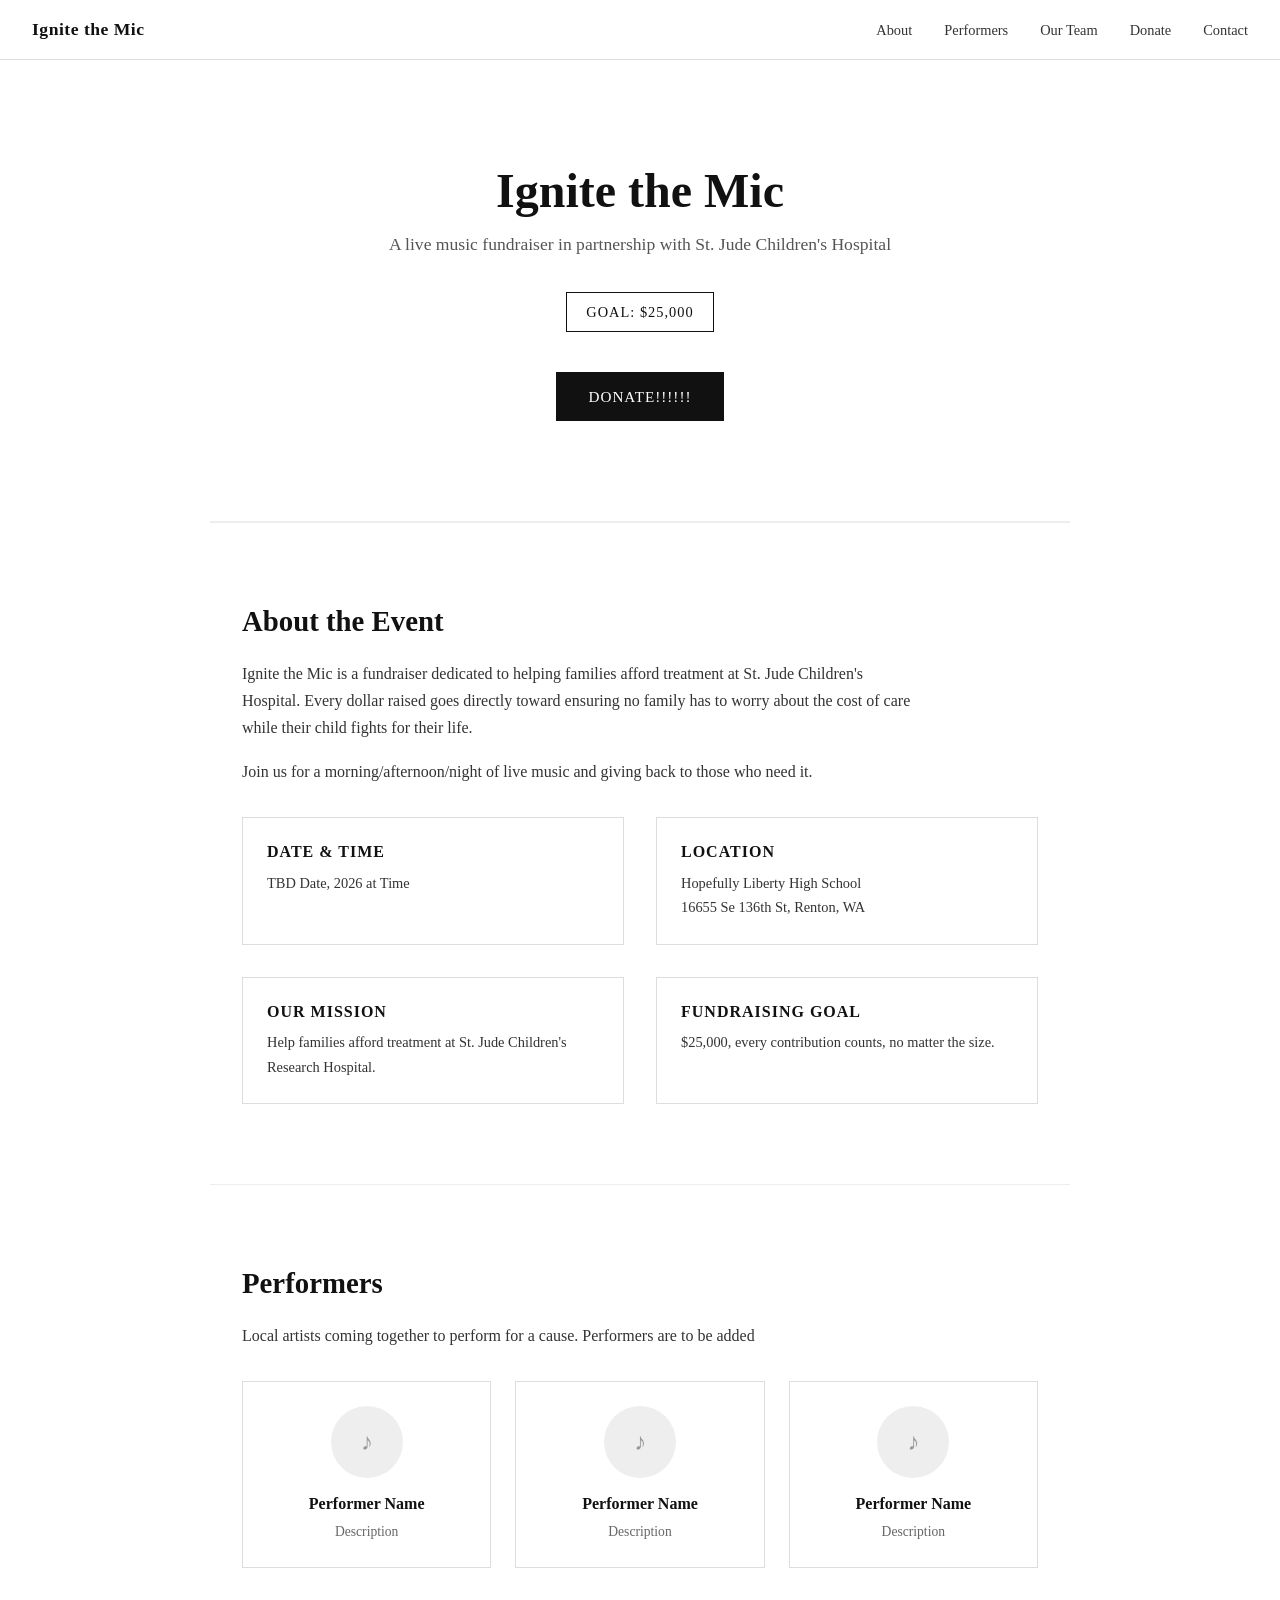
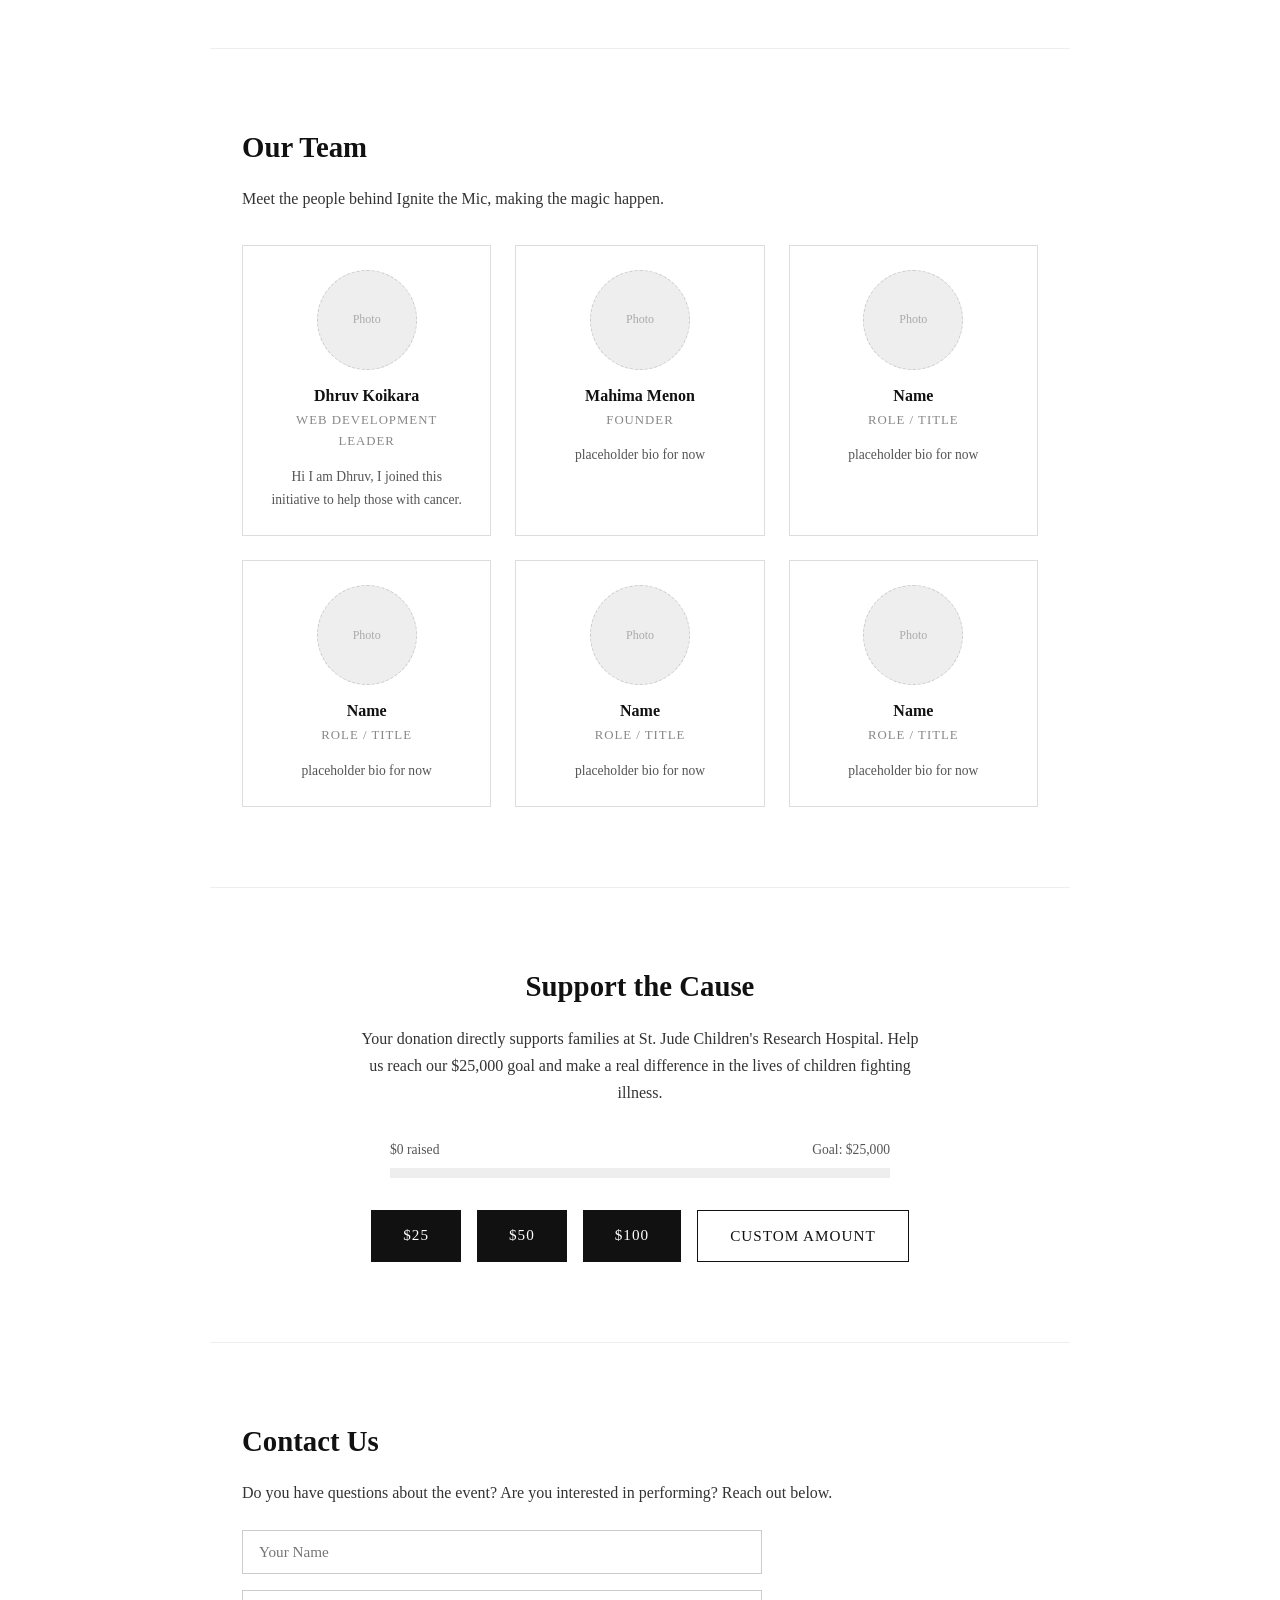
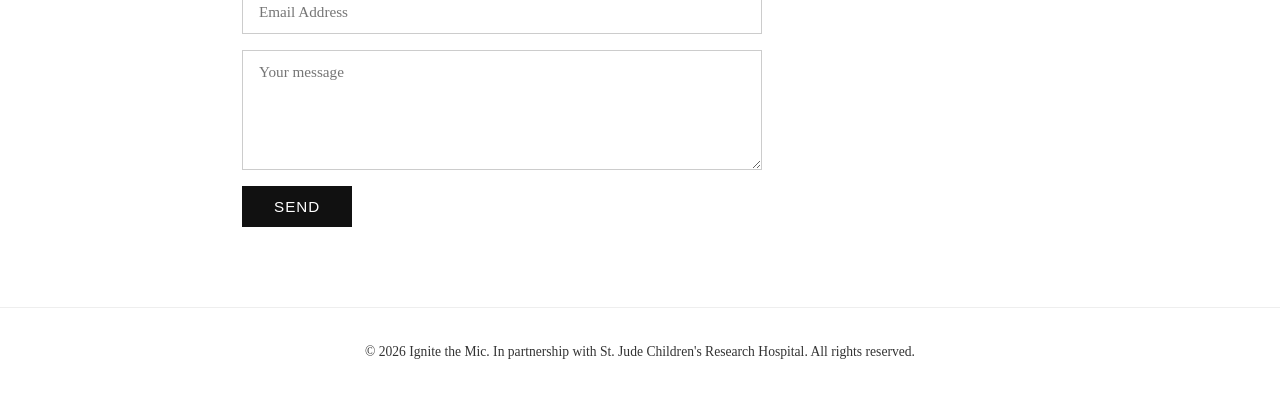
==== index.html @ b16fbda8 "Rename ignite-the-mic.html to index.html" ====
<!DOCTYPE html>
<html lang="en">
<head>
  <meta charset="UTF-8" />
  <meta name="viewport" content="width=device-width, initial-scale=1.0" />
  <title>Ignite the Mic,  A St. Jude Fundraiser</title>
  <style>
    *, *::before, *::after { box-sizing: border-box; margin: 0; padding: 0; }
 
    body {
      font-family: Georgia, serif;
      font-size: 16px;
      line-height: 1.7;
      color: #111;
      background: #fff;
    }
 
    a { color: inherit; text-decoration: none; }
 
    
    nav {
      position: sticky;
      top: 0;
      background: #fff;
      border-bottom: 1px solid #ddd;
      z-index: 100;
      padding: 0 2rem;
      display: flex;
      align-items: center;
      justify-content: space-between;
      height: 60px;
    }
 
    .nav-logo {
      font-size: 1.1rem;
      font-weight: bold;
      letter-spacing: 0.5px;
    }
 
    .nav-links {
      list-style: none;
      display: flex;
      gap: 2rem;
    }
 
    .nav-links a {
      font-size: 0.9rem;
      color: #333;
      transition: color 0.2s;
    }
 
    .nav-links a:hover { color: #000; text-decoration: underline; }
 
    
    section {
      padding: 80px 2rem;
      max-width: 860px;
      margin: 0 auto;
    }
 
    section + section {
      border-top: 1px solid #eee;
    }
 
    h1, h2, h3 {
      font-family: Georgia, serif;
      font-weight: bold;
      line-height: 1.3;
    }
 
    h2 {
      font-size: 1.8rem;
      margin-bottom: 1.2rem;
    }
 
    p {
      margin-bottom: 1rem;
      color: #333;
    }
 
    
    #hero {
      text-align: center;
      padding: 100px 2rem;
      border-bottom: 1px solid #eee;
    }
 
    #hero h1 {
      font-size: 3rem;
      margin-bottom: 0.5rem;
    }
 
    #hero .tagline {
      font-size: 1.1rem;
      color: #555;
      margin-bottom: 2rem;
    }
 
    #hero .goal-badge {
      display: inline-block;
      border: 1px solid #111;
      padding: 0.4rem 1.2rem;
      font-size: 0.9rem;
      letter-spacing: 1px;
      text-transform: uppercase;
      margin-bottom: 2.5rem;
    }
 
    .btn {
      display: inline-block;
      padding: 0.75rem 2rem;
      background: #111;
      color: #fff;
      font-size: 0.95rem;
      border: none;
      cursor: pointer;
      transition: background 0.2s;
      text-transform: uppercase;
      letter-spacing: 1px;
    }
 
    .btn:hover { background: #333; }
 
    .btn-outline {
      background: transparent;
      color: #111;
      border: 1px solid #111;
    }
 
    .btn-outline:hover { background: #111; color: #fff; }
 
    
    #about p { max-width: 680px; }
 
    .about-grid {
      display: grid;
      grid-template-columns: 1fr 1fr;
      gap: 2rem;
      margin-top: 2rem;
    }
 
    .about-card {
      border: 1px solid #ddd;
      padding: 1.5rem;
    }
 
    .about-card h3 {
      font-size: 1rem;
      text-transform: uppercase;
      letter-spacing: 1px;
      margin-bottom: 0.5rem;
    }
 
    .about-card p {
      font-size: 0.9rem;
      margin: 0;
    }
 
    
    #performers .performers-grid {
      display: grid;
      grid-template-columns: repeat(3, 1fr);
      gap: 1.5rem;
      margin-top: 2rem;
    }
 
    .performer-card {
      border: 1px solid #ddd;
      padding: 1.5rem;
      text-align: center;
    }
 
    .performer-avatar {
      width: 72px;
      height: 72px;
      border-radius: 50%;
      background: #eee;
      margin: 0 auto 1rem;
      display: flex;
      align-items: center;
      justify-content: center;
      font-size: 1.5rem;
      color: #999;
    }
 
    .performer-card h3 {
      font-size: 1rem;
      margin-bottom: 0.3rem;
    }
 
    .performer-card p {
      font-size: 0.85rem;
      color: #666;
      margin: 0;
    }
 
    
    #donate {
      text-align: center;
    }
 
    #donate p {
      max-width: 560px;
      margin: 0 auto 1.5rem;
    }
 
    .progress-wrap {
      max-width: 500px;
      margin: 2rem auto;
    }
 
    .progress-labels {
      display: flex;
      justify-content: space-between;
      font-size: 0.85rem;
      color: #555;
      margin-bottom: 0.4rem;
    }
 
    .progress-bar {
      height: 10px;
      background: #eee;
      width: 100%;
    }
 
    .progress-fill {
      height: 100%;
      background: #111;
      width: 0%; 
    }
 
    .donate-buttons {
      display: flex;
      gap: 1rem;
      justify-content: center;
      flex-wrap: wrap;
      margin-top: 1.5rem;
    }
 
    
    #contact form {
      display: flex;
      flex-direction: column;
      gap: 1rem;
      max-width: 520px;
      margin-top: 1.5rem;
    }
 
    #contact input,
    #contact textarea {
      width: 100%;
      padding: 0.75rem 1rem;
      border: 1px solid #ccc;
      font-family: Georgia, serif;
      font-size: 0.95rem;
      background: #fff;
      color: #111;
      outline: none;
      transition: border-color 0.2s;
    }
 
    #contact input:focus,
    #contact textarea:focus { border-color: #111; }
 
    #contact textarea { min-height: 120px; resize: vertical; }
 
    
    footer {
      text-align: center;
      padding: 2rem;
      font-size: 0.85rem;
      color: #888;
      border-top: 1px solid #eee;
    }
 
    
    #team .team-grid {
      display: grid;
      grid-template-columns: repeat(3, 1fr);
      gap: 1.5rem;
      margin-top: 2rem;
    }
 
    .team-card {
      border: 1px solid #ddd;
      padding: 1.5rem;
      text-align: center;
    }
 
    .team-photo {
      width: 100px;
      height: 100px;
      border-radius: 50%;
      object-fit: cover;
      display: block;
      margin: 0 auto 1rem;
      background: #eee;
    }
 
    .team-photo-placeholder {
      width: 100px;
      height: 100px;
      border-radius: 50%;
      background: #eee;
      margin: 0 auto 1rem;
      display: flex;
      align-items: center;
      justify-content: center;
      font-size: 0.75rem;
      color: #aaa;
      border: 1px dashed #ccc;
    }
 
    .team-card h3 {
      font-size: 1rem;
      margin-bottom: 0.2rem;
    }
 
    .team-card .team-role {
      font-size: 0.8rem;
      text-transform: uppercase;
      letter-spacing: 1px;
      color: #888;
      margin-bottom: 0.75rem;
    }
 
    .team-card .team-bio {
      font-size: 0.85rem;
      color: #555;
      margin: 0;
    }
 
    
    @media (max-width: 640px) {
      #hero h1 { font-size: 2rem; }
      .about-grid { grid-template-columns: 1fr; }
      .performers-grid { grid-template-columns: 1fr 1fr !important; }
      .team-grid { grid-template-columns: 1fr 1fr !important; }
      .nav-links { gap: 1rem; }
    }
  </style>
</head>
<body>
 
  
  <nav>
    <div class="nav-logo">Ignite the Mic</div>
    <ul class="nav-links">
      <li><a href="#about">About</a></li>
      <li><a href="#performers">Performers</a></li>
      <li><a href="#team">Our Team</a></li>
      <li><a href="#donate">Donate</a></li>
      <li><a href="#contact">Contact</a></li>
    </ul>
  </nav>
 
  
  <section id="hero">
    <h1>Ignite the Mic</h1>
    <p class="tagline">A live music fundraiser in partnership with St. Jude Children's Hospital</p>
    <div class="goal-badge">Goal: $25,000</div>
    <br>
    <a href="#donate" class="btn">Donate!!!!!!</a>
  </section>
 
  
  <section id="about">
    <h2>About the Event</h2>
    <p>
      Ignite the Mic is a fundraiser dedicated to helping families afford treatment at St. Jude Children's Hospital. Every dollar raised goes directly toward ensuring no family has to worry about the cost of care while their child fights for their life.
    </p>
    <p>
      Join us for a morning/afternoon/night of live  music and giving back to those who need it.
    </p>
 
    <div class="about-grid">
      <div class="about-card">
        <h3>Date & Time</h3>
        <p>TBD Date, 2026 at Time</p>
      </div>
      <div class="about-card">
        <h3>Location</h3>
        <p>Hopefully Liberty High School<br>16655 Se 136th St, Renton, WA</p>
      </div>
      <div class="about-card">
        <h3>Our Mission</h3>
        <p>Help families afford treatment at St. Jude Children's Research Hospital.</p>
      </div>
      <div class="about-card">
        <h3>Fundraising Goal</h3>
        <p>$25,000, every contribution counts, no matter the size.</p>
      </div>
    </div>
  </section>
 
  
  <section id="performers">
    <h2>Performers</h2>
    <p>Local artists coming together to perform for a cause. Performers are to be added <p>
 
    <div class="performers-grid">
      <div class="performer-card">
        <div class="performer-avatar">♪</div>
        <h3>Performer Name</h3>
        <p>Description</p>
      </div>
      <div class="performer-card">
        <div class="performer-avatar">♪</div>
        <h3>Performer Name</h3>
        <p>Description</p>
      </div>
      <div class="performer-card">
        <div class="performer-avatar">♪</div>
        <h3>Performer Name</h3>
        <p>Description</p>
      </div>
    </div>
  </section>
 
  
  <section id="team">
    <h2>Our Team</h2>
    <p>Meet the people behind Ignite the Mic, making the magic happen.</p>
 
    <div class="team-grid">
 
      <div class="team-card">
        
        <div class="team-photo-placeholder">Photo</div>
        <h3>Dhruv Koikara</h3>
        <p class="team-role">Web Development Leader</p>
        <p class="team-bio">Hi I am Dhruv, I joined this initiative to help those with cancer.</p>
      </div>
 
      <div class="team-card">
        <div class="team-photo-placeholder">Photo</div>
        <h3>Mahima Menon</h3>
        <p class="team-role">Founder</p>
        <p class="team-bio">placeholder bio for now</p>
      </div>
 
      <div class="team-card">
        <div class="team-photo-placeholder">Photo</div>
        <h3>Name</h3>
        <p class="team-role">Role / Title</p>
        <p class="team-bio">placeholder bio for now</p>
      </div>
 
      <div class="team-card">
        <div class="team-photo-placeholder">Photo</div>
        <h3>Name</h3>
        <p class="team-role">Role / Title</p>
        <p class="team-bio">placeholder bio for now</p>
      </div>
 
      <div class="team-card">
        <div class="team-photo-placeholder">Photo</div>
        <h3>Name</h3>
        <p class="team-role">Role / Title</p>
        <p class="team-bio">placeholder bio for now</p>
      </div>
 
      <div class="team-card">
        <div class="team-photo-placeholder">Photo</div>
        <h3>Name</h3>
        <p class="team-role">Role / Title</p>
        <p class="team-bio">placeholder bio for now</p>
      </div>
 
    </div>
  </section>
 
  
  <section id="donate">
    <h2>Support the Cause</h2>
    <p>
      Your donation directly supports families at St. Jude Children's Research Hospital. Help us reach our $25,000 goal and make a real difference in the lives of children fighting illness.
    </p>
 
    <div class="progress-wrap">
      <div class="progress-labels">
        <span id="raised-label">$0 raised</span>
        <span>Goal: $25,000</span>
      </div>
      <div class="progress-bar">
        <div class="progress-fill" id="progress-fill"></div>
      </div>
    </div>
 
    <div class="donate-buttons">
      <a href="#" class="btn">$25</a>
      <a href="#" class="btn">$50</a>
      <a href="#" class="btn">$100</a>
      <a href="#" class="btn btn-outline">Custom Amount</a>
    </div>
  </section>
 
  
  <section id="contact">
    <h2>Contact Us</h2>
    <p>Do you have questions about the event? Are you interested in performing? Reach out below.</p>
 
    <form onsubmit="handleSubmit(event)">
      <input type="text" placeholder="Your Name" required />
      <input type="email" placeholder="Email Address" required />
      <textarea placeholder="Your message"></textarea>
      <div>
        <button type="submit" class="btn">Send</button>
      </div>
    </form>
  </section>
 
  
  <footer>
    <p>&copy; 2026 Ignite the Mic. In partnership with St. Jude Children's Research Hospital. All rights reserved.</p>
  </footer>
 
  <script>
    
    document.querySelectorAll('a[href^="#"]').forEach(link => {
      link.addEventListener('click', e => {
        const target = document.querySelector(link.getAttribute('href'));
        if (target) {
          e.preventDefault();
          target.scrollIntoView({ behavior: 'smooth' });
        }
      });
    });
 
    
    const raisedAmount = 0;
    const goal = 25000;
    const pct = Math.min((raisedAmount / goal) * 100, 100);
    document.getElementById('progress-fill').style.width = pct + '%';
    document.getElementById('raised-label').textContent =
      '$' + raisedAmount.toLocaleString() + ' raised';
 
    
    function handleSubmit(e) {
      e.preventDefault();
      alert('Thanks for reaching out! We\'ll get back to you soon.');
      e.target.reset();
    }
  </script>
 
</body>
</html>
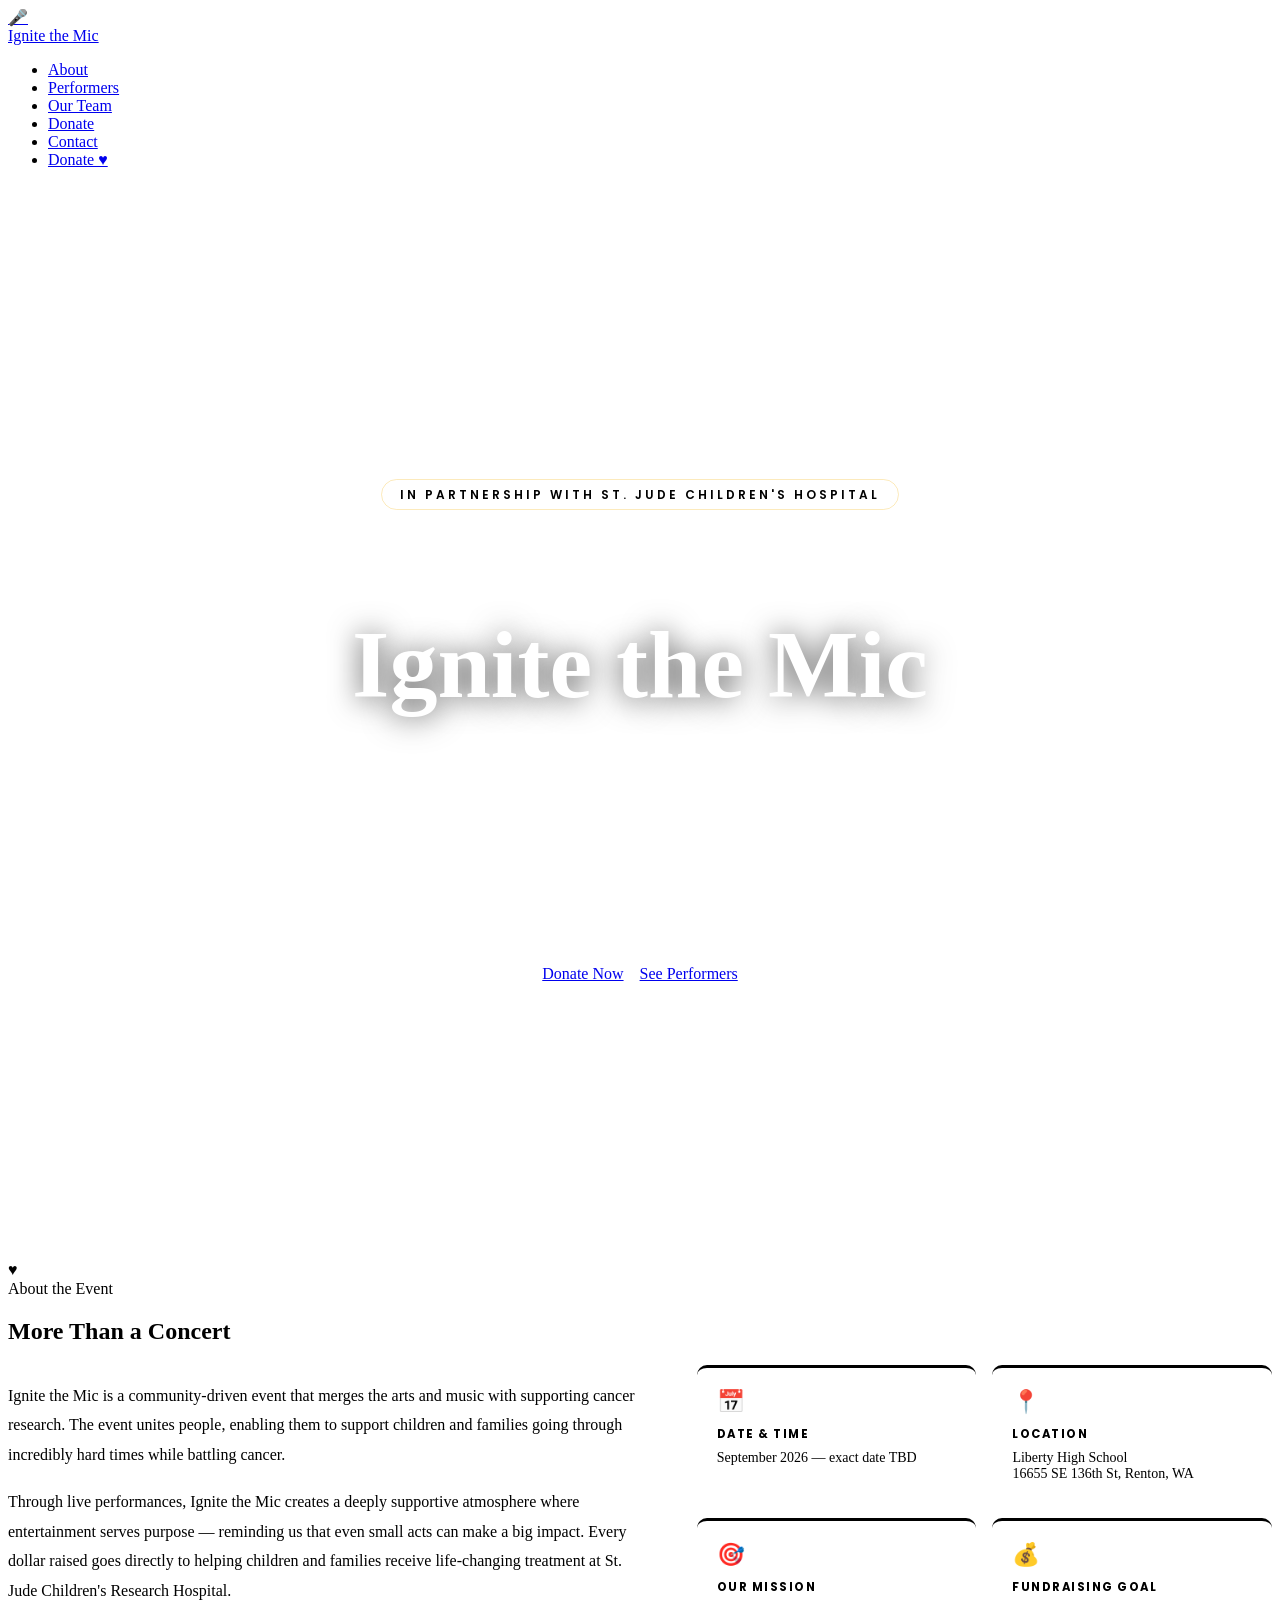
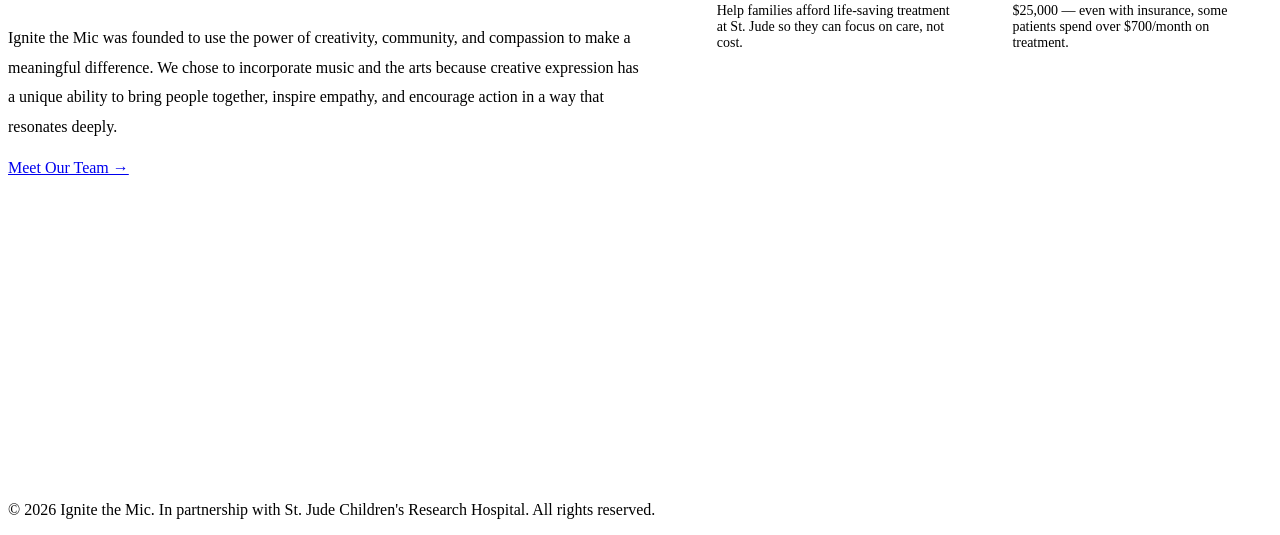
==== commit 19cae681: "redid index.html" ====
--- a/index.html
+++ b/index.html
@@ -3,545 +3,286 @@
 <head>
   <meta charset="UTF-8" />
   <meta name="viewport" content="width=device-width, initial-scale=1.0" />
-  <title>Ignite the Mic,  A St. Jude Fundraiser</title>
+  <title>Ignite the Mic — A St. Jude Fundraiser</title>
+  <link href="https://fonts.googleapis.com/css2?family=Poppins:wght@400;600;700;800&family=Inter:wght@400;500;600&display=swap" rel="stylesheet" />
+  <link rel="stylesheet" href="shared.css" />
   <style>
-    *, *::before, *::after { box-sizing: border-box; margin: 0; padding: 0; }
- 
-    body {
-      font-family: Georgia, serif;
-      font-size: 16px;
-      line-height: 1.7;
-      color: #111;
-      background: #fff;
-    }
- 
-    a { color: inherit; text-decoration: none; }
- 
-    
-    nav {
-      position: sticky;
-      top: 0;
-      background: #fff;
-      border-bottom: 1px solid #ddd;
-      z-index: 100;
-      padding: 0 2rem;
+    /* ── HERO ── */
+    #hero {
+      position: relative;
+      min-height: 100vh;
       display: flex;
+      flex-direction: column;
       align-items: center;
-      justify-content: space-between;
-      height: 60px;
-    }
- 
-    .nav-logo {
-      font-size: 1.1rem;
-      font-weight: bold;
-      letter-spacing: 0.5px;
-    }
- 
-    .nav-links {
-      list-style: none;
-      display: flex;
-      gap: 2rem;
-    }
- 
-    .nav-links a {
-      font-size: 0.9rem;
-      color: #333;
-      transition: color 0.2s;
-    }
- 
-    .nav-links a:hover { color: #000; text-decoration: underline; }
- 
-    
-    section {
-      padding: 80px 2rem;
-      max-width: 860px;
-      margin: 0 auto;
-    }
- 
-    section + section {
-      border-top: 1px solid #eee;
-    }
- 
-    h1, h2, h3 {
-      font-family: Georgia, serif;
-      font-weight: bold;
-      line-height: 1.3;
-    }
- 
-    h2 {
-      font-size: 1.8rem;
+      justify-content: center;
+      text-align: center;
+      padding: 6rem 2rem 5rem;
+      overflow: hidden;
+    }
+
+    .hero-bg {
+      position: absolute;
+      inset: 0;
+      background:
+        linear-gradient(to bottom, rgba(0,0,0,0.5) 0%, rgba(141,0,52,0.12) 50%, rgba(0,0,0,0.92) 100%),
+        url('https://images.unsplash.com/photo-1501281668745-f7f57925c3b4?w=1600&q=80') center/cover no-repeat;
+      z-index: 0;
+    }
+
+    #hero > * { position: relative; z-index: 1; }
+
+    .hero-eyebrow {
+      font-size: 0.75rem;
+      letter-spacing: 3px;
+      text-transform: uppercase;
+      color: var(--yellow);
+      font-family: 'Poppins', sans-serif;
+      font-weight: 600;
       margin-bottom: 1.2rem;
-    }
- 
-    p {
-      margin-bottom: 1rem;
-      color: #333;
-    }
- 
-    
-    #hero {
-      text-align: center;
-      padding: 100px 2rem;
-      border-bottom: 1px solid #eee;
-    }
- 
+      border: 1px solid rgba(247,196,64,0.35);
+      padding: 0.35rem 1.1rem;
+      border-radius: 999px;
+      display: inline-block;
+    }
+
     #hero h1 {
-      font-size: 3rem;
-      margin-bottom: 0.5rem;
-    }
- 
-    #hero .tagline {
-      font-size: 1.1rem;
-      color: #555;
-      margin-bottom: 2rem;
-    }
- 
-    #hero .goal-badge {
-      display: inline-block;
-      border: 1px solid #111;
-      padding: 0.4rem 1.2rem;
-      font-size: 0.9rem;
-      letter-spacing: 1px;
-      text-transform: uppercase;
-      margin-bottom: 2.5rem;
-    }
- 
-    .btn {
-      display: inline-block;
-      padding: 0.75rem 2rem;
-      background: #111;
+      font-size: clamp(3rem, 9vw, 6rem);
+      font-weight: 800;
       color: #fff;
-      font-size: 0.95rem;
-      border: none;
-      cursor: pointer;
-      transition: background 0.2s;
-      text-transform: uppercase;
-      letter-spacing: 1px;
-    }
- 
-    .btn:hover { background: #333; }
- 
-    .btn-outline {
-      background: transparent;
-      color: #111;
-      border: 1px solid #111;
-    }
- 
-    .btn-outline:hover { background: #111; color: #fff; }
- 
-    
-    #about p { max-width: 680px; }
- 
-    .about-grid {
-      display: grid;
-      grid-template-columns: 1fr 1fr;
-      gap: 2rem;
-      margin-top: 2rem;
-    }
- 
-    .about-card {
-      border: 1px solid #ddd;
-      padding: 1.5rem;
-    }
- 
-    .about-card h3 {
-      font-size: 1rem;
-      text-transform: uppercase;
-      letter-spacing: 1px;
-      margin-bottom: 0.5rem;
-    }
- 
-    .about-card p {
-      font-size: 0.9rem;
-      margin: 0;
-    }
- 
-    
-    #performers .performers-grid {
-      display: grid;
-      grid-template-columns: repeat(3, 1fr);
-      gap: 1.5rem;
-      margin-top: 2rem;
-    }
- 
-    .performer-card {
-      border: 1px solid #ddd;
-      padding: 1.5rem;
-      text-align: center;
-    }
- 
-    .performer-avatar {
-      width: 72px;
-      height: 72px;
-      border-radius: 50%;
-      background: #eee;
-      margin: 0 auto 1rem;
+      margin-bottom: 0.75rem;
+      text-shadow: 0 2px 30px rgba(0,0,0,0.7);
+    }
+
+    .hero-soundwave {
       display: flex;
       align-items: center;
       justify-content: center;
-      font-size: 1.5rem;
-      color: #999;
-    }
- 
-    .performer-card h3 {
-      font-size: 1rem;
-      margin-bottom: 0.3rem;
-    }
- 
-    .performer-card p {
-      font-size: 0.85rem;
-      color: #666;
-      margin: 0;
-    }
- 
-    
-    #donate {
-      text-align: center;
-    }
- 
-    #donate p {
-      max-width: 560px;
-      margin: 0 auto 1.5rem;
-    }
- 
-    .progress-wrap {
+      gap: 4px;
+      margin: 0.5rem auto 1.5rem;
+    }
+
+    .hero-soundwave span {
+      display: inline-block;
+      width: 3px;
+      border-radius: 999px;
+      background: var(--red);
+      animation: wave 1.3s ease-in-out infinite;
+    }
+
+    .hero-soundwave span:nth-child(1) { height: 8px; animation-delay: 0s; }
+    .hero-soundwave span:nth-child(2) { height: 18px; animation-delay: 0.1s; }
+    .hero-soundwave span:nth-child(3) { height: 28px; animation-delay: 0.2s; }
+    .hero-soundwave span:nth-child(4) { height: 36px; animation-delay: 0.3s; }
+    .hero-soundwave span:nth-child(5) { height: 22px; animation-delay: 0.4s; }
+    .hero-soundwave span:nth-child(6) { height: 14px; animation-delay: 0.5s; }
+    .hero-soundwave span:nth-child(7) { height: 30px; animation-delay: 0.6s; }
+    .hero-soundwave span:nth-child(8) { height: 10px; animation-delay: 0.7s; }
+
+    @keyframes wave {
+      0%, 100% { transform: scaleY(1); opacity: 0.6; }
+      50% { transform: scaleY(1.7); opacity: 1; }
+    }
+
+    .hero-tagline {
+      font-size: clamp(1rem, 2.5vw, 1.2rem);
+      color: rgba(255,255,255,0.75);
+      margin-bottom: 2rem;
       max-width: 500px;
-      margin: 2rem auto;
-    }
- 
-    .progress-labels {
-      display: flex;
-      justify-content: space-between;
-      font-size: 0.85rem;
-      color: #555;
-      margin-bottom: 0.4rem;
-    }
- 
-    .progress-bar {
-      height: 10px;
-      background: #eee;
-      width: 100%;
-    }
- 
-    .progress-fill {
-      height: 100%;
-      background: #111;
-      width: 0%; 
-    }
- 
-    .donate-buttons {
+    }
+
+    .hero-goal {
+      display: inline-block;
+      border: 1.5px solid rgba(255,255,255,0.35);
+      color: #fff;
+      padding: 0.45rem 1.5rem;
+      border-radius: 4px;
+      font-size: 0.9rem;
+      letter-spacing: 2px;
+      text-transform: uppercase;
+      font-family: 'Poppins', sans-serif;
+      font-weight: 600;
+      margin-bottom: 2rem;
+    }
+
+    .hero-btns {
       display: flex;
       gap: 1rem;
       justify-content: center;
       flex-wrap: wrap;
-      margin-top: 1.5rem;
-    }
- 
-    
-    #contact form {
-      display: flex;
-      flex-direction: column;
+    }
+
+    /* ── ABOUT ── */
+    #about-wrap {
+      background: var(--dark2);
+      border-top: 1px solid rgba(255,255,255,0.05);
+      border-bottom: 1px solid rgba(255,255,255,0.05);
+    }
+
+    .about-body {
+      display: grid;
+      grid-template-columns: 1.1fr 1fr;
+      gap: 3.5rem;
+      align-items: start;
+    }
+
+    .about-text p {
+      color: var(--text-muted);
+      margin-bottom: 1.1rem;
+      line-height: 1.85;
+    }
+
+    .about-cards {
+      display: grid;
+      grid-template-columns: 1fr 1fr;
       gap: 1rem;
-      max-width: 520px;
-      margin-top: 1.5rem;
-    }
- 
-    #contact input,
-    #contact textarea {
-      width: 100%;
-      padding: 0.75rem 1rem;
-      border: 1px solid #ccc;
-      font-family: Georgia, serif;
-      font-size: 0.95rem;
-      background: #fff;
-      color: #111;
-      outline: none;
-      transition: border-color 0.2s;
-    }
- 
-    #contact input:focus,
-    #contact textarea:focus { border-color: #111; }
- 
-    #contact textarea { min-height: 120px; resize: vertical; }
- 
-    
-    footer {
+    }
+
+    .about-card {
+      background: var(--dark3);
+      border-radius: 10px;
+      padding: 1.25rem;
+      border-top: 3px solid transparent;
+      transition: transform 0.2s;
+    }
+
+    .about-card:hover { transform: translateY(-2px); }
+    .about-card:nth-child(1) { border-top-color: var(--yellow); }
+    .about-card:nth-child(2) { border-top-color: var(--blue); }
+    .about-card:nth-child(3) { border-top-color: var(--orange); }
+    .about-card:nth-child(4) { border-top-color: var(--red); }
+
+    .about-card-icon { font-size: 1.4rem; margin-bottom: 0.5rem; }
+
+    .about-card h3 {
+      font-size: 0.72rem;
+      text-transform: uppercase;
+      letter-spacing: 1.5px;
+      margin-bottom: 0.4rem;
+      font-family: 'Poppins', sans-serif;
+    }
+
+    .about-card:nth-child(1) h3 { color: var(--yellow); }
+    .about-card:nth-child(2) h3 { color: var(--blue); }
+    .about-card:nth-child(3) h3 { color: var(--orange); }
+    .about-card:nth-child(4) h3 { color: var(--red); }
+
+    .about-card p { font-size: 0.875rem; color: var(--text-muted); margin: 0; }
+
+    /* ── MISSION STRIP ── */
+    .mission-strip {
+      background: linear-gradient(135deg, var(--red) 0%, #5a0020 100%);
+      padding: 60px 2rem;
       text-align: center;
-      padding: 2rem;
-      font-size: 0.85rem;
-      color: #888;
-      border-top: 1px solid #eee;
-    }
- 
-    
-    #team .team-grid {
-      display: grid;
-      grid-template-columns: repeat(3, 1fr);
-      gap: 1.5rem;
-      margin-top: 2rem;
-    }
- 
-    .team-card {
-      border: 1px solid #ddd;
-      padding: 1.5rem;
-      text-align: center;
-    }
- 
-    .team-photo {
-      width: 100px;
-      height: 100px;
-      border-radius: 50%;
-      object-fit: cover;
-      display: block;
-      margin: 0 auto 1rem;
-      background: #eee;
-    }
- 
-    .team-photo-placeholder {
-      width: 100px;
-      height: 100px;
-      border-radius: 50%;
-      background: #eee;
-      margin: 0 auto 1rem;
-      display: flex;
-      align-items: center;
-      justify-content: center;
-      font-size: 0.75rem;
-      color: #aaa;
-      border: 1px dashed #ccc;
-    }
- 
-    .team-card h3 {
-      font-size: 1rem;
-      margin-bottom: 0.2rem;
-    }
- 
-    .team-card .team-role {
-      font-size: 0.8rem;
-      text-transform: uppercase;
-      letter-spacing: 1px;
-      color: #888;
-      margin-bottom: 0.75rem;
-    }
- 
-    .team-card .team-bio {
-      font-size: 0.85rem;
-      color: #555;
-      margin: 0;
-    }
- 
-    
-    @media (max-width: 640px) {
-      #hero h1 { font-size: 2rem; }
-      .about-grid { grid-template-columns: 1fr; }
-      .performers-grid { grid-template-columns: 1fr 1fr !important; }
-      .team-grid { grid-template-columns: 1fr 1fr !important; }
-      .nav-links { gap: 1rem; }
+    }
+
+    .mission-strip-inner {
+      max-width: 700px;
+      margin: 0 auto;
+    }
+
+    .mission-strip .section-label { color: rgba(255,255,255,0.6); margin-bottom: 0.75rem; display: block; font-size: 0.72rem; letter-spacing: 3px; text-transform: uppercase; font-family: 'Poppins', sans-serif; font-weight: 600; }
+    .mission-strip h2 { color: #fff; font-size: clamp(1.5rem, 3vw, 2rem); margin-bottom: 1rem; }
+    .mission-strip p { color: rgba(255,255,255,0.8); font-size: 1.05rem; line-height: 1.8; margin: 0; }
+
+    @media (max-width: 768px) {
+      .about-body { grid-template-columns: 1fr; }
+      .about-cards { grid-template-columns: 1fr 1fr; }
+      .hero-soundwave span { display: none; }
+      .hero-soundwave span:nth-child(3),
+      .hero-soundwave span:nth-child(4),
+      .hero-soundwave span:nth-child(5) { display: inline-block; }
+    }
+
+    @media (prefers-reduced-motion: reduce) {
+      .hero-soundwave span { animation: none; }
     }
   </style>
 </head>
 <body>
- 
-  
   <nav>
-    <div class="nav-logo">Ignite the Mic</div>
+    <a href="index.html" class="nav-brand">
+      <div class="nav-logo-box">🎤</div>
+      <span class="nav-name">Ignite the Mic</span>
+    </a>
     <ul class="nav-links">
-      <li><a href="#about">About</a></li>
-      <li><a href="#performers">Performers</a></li>
-      <li><a href="#team">Our Team</a></li>
-      <li><a href="#donate">Donate</a></li>
-      <li><a href="#contact">Contact</a></li>
+      <li><a href="index.html" class="active">About</a></li>
+      <li><a href="performers.html">Performers</a></li>
+      <li><a href="team.html">Our Team</a></li>
+      <li><a href="donate.html">Donate</a></li>
+      <li><a href="contact.html">Contact</a></li>
+      <li><a href="donate.html" class="nav-donate-btn">Donate ♥</a></li>
     </ul>
   </nav>
- 
-  
-  <section id="hero">
-    <h1>Ignite the Mic</h1>
-    <p class="tagline">A live music fundraiser in partnership with St. Jude Children's Hospital</p>
-    <div class="goal-badge">Goal: $25,000</div>
-    <br>
-    <a href="#donate" class="btn">Donate!!!!!!</a>
-  </section>
- 
-  
-  <section id="about">
-    <h2>About the Event</h2>
-    <p>
-      Ignite the Mic is a fundraiser dedicated to helping families afford treatment at St. Jude Children's Hospital. Every dollar raised goes directly toward ensuring no family has to worry about the cost of care while their child fights for their life.
-    </p>
-    <p>
-      Join us for a morning/afternoon/night of live  music and giving back to those who need it.
-    </p>
- 
-    <div class="about-grid">
-      <div class="about-card">
-        <h3>Date & Time</h3>
-        <p>TBD Date, 2026 at Time</p>
-      </div>
-      <div class="about-card">
-        <h3>Location</h3>
-        <p>Hopefully Liberty High School<br>16655 Se 136th St, Renton, WA</p>
-      </div>
-      <div class="about-card">
-        <h3>Our Mission</h3>
-        <p>Help families afford treatment at St. Jude Children's Research Hospital.</p>
-      </div>
-      <div class="about-card">
-        <h3>Fundraising Goal</h3>
-        <p>$25,000, every contribution counts, no matter the size.</p>
+
+  <main>
+    <!-- HERO -->
+    <section id="hero">
+      <div class="hero-bg"></div>
+      <div class="hero-eyebrow">In Partnership with St. Jude Children's Hospital</div>
+      <h1>Ignite the Mic</h1>
+      <div class="hero-soundwave" aria-hidden="true">
+        <span></span><span></span><span></span><span></span><span></span><span></span><span></span><span></span>
+      </div>
+      <p class="hero-tagline">A live music fundraiser bringing our community together to support children and families battling cancer.</p>
+      <div class="hero-goal">Goal: $25,000</div>
+      <div class="hero-btns">
+        <a href="donate.html" class="btn">Donate Now</a>
+        <a href="performers.html" class="btn btn-outline">See Performers</a>
+      </div>
+    </section>
+
+    <div class="ornament">♥</div>
+
+    <!-- ABOUT -->
+    <div id="about-wrap">
+      <div class="section">
+        <div class="section-label" style="color:var(--orange)">About the Event</div>
+        <h2>More Than a Concert</h2>
+        <div class="about-body">
+          <div class="about-text">
+            <p>Ignite the Mic is a community-driven event that merges the arts and music with supporting cancer research. The event unites people, enabling them to support children and families going through incredibly hard times while battling cancer.</p>
+            <p>Through live performances, Ignite the Mic creates a deeply supportive atmosphere where entertainment serves purpose — reminding us that even small acts can make a big impact. Every dollar raised goes directly to helping children and families receive life-changing treatment at St. Jude Children's Research Hospital.</p>
+            <p>Ignite the Mic was founded to use the power of creativity, community, and compassion to make a meaningful difference. We chose to incorporate music and the arts because creative expression has a unique ability to bring people together, inspire empathy, and encourage action in a way that resonates deeply.</p>
+            <a href="team.html" class="btn btn-outline" style="margin-top:0.5rem">Meet Our Team →</a>
+          </div>
+          <div class="about-cards">
+            <div class="about-card">
+              <div class="about-card-icon">📅</div>
+              <h3>Date & Time</h3>
+              <p>September 2026 — exact date TBD</p>
+            </div>
+            <div class="about-card">
+              <div class="about-card-icon">📍</div>
+              <h3>Location</h3>
+              <p>Liberty High School<br>16655 SE 136th St, Renton, WA</p>
+            </div>
+            <div class="about-card">
+              <div class="about-card-icon">🎯</div>
+              <h3>Our Mission</h3>
+              <p>Help families afford life-saving treatment at St. Jude so they can focus on care, not cost.</p>
+            </div>
+            <div class="about-card">
+              <div class="about-card-icon">💰</div>
+              <h3>Fundraising Goal</h3>
+              <p>$25,000 — even with insurance, some patients spend over $700/month on treatment.</p>
+            </div>
+          </div>
+        </div>
       </div>
     </div>
-  </section>
- 
-  
-  <section id="performers">
-    <h2>Performers</h2>
-    <p>Local artists coming together to perform for a cause. Performers are to be added <p>
- 
-    <div class="performers-grid">
-      <div class="performer-card">
-        <div class="performer-avatar">♪</div>
-        <h3>Performer Name</h3>
-        <p>Description</p>
-      </div>
-      <div class="performer-card">
-        <div class="performer-avatar">♪</div>
-        <h3>Performer Name</h3>
-        <p>Description</p>
-      </div>
-      <div class="performer-card">
-        <div class="performer-avatar">♪</div>
-        <h3>Performer Name</h3>
-        <p>Description</p>
+
+    <!-- MISSION STRIP -->
+    <div class="mission-strip">
+      <div class="mission-strip-inner">
+        <span class="section-label">Our Mission</span>
+        <h2>Why We Do This</h2>
+        <p>Our mission is to remind the community that even small acts of support can create a lasting impact — and that every performance, donation, and attendee helps bring hope to children and families who need it most.</p>
       </div>
     </div>
-  </section>
- 
-  
-  <section id="team">
-    <h2>Our Team</h2>
-    <p>Meet the people behind Ignite the Mic, making the magic happen.</p>
- 
-    <div class="team-grid">
- 
-      <div class="team-card">
-        
-        <div class="team-photo-placeholder">Photo</div>
-        <h3>Dhruv Koikara</h3>
-        <p class="team-role">Web Development Leader</p>
-        <p class="team-bio">Hi I am Dhruv, I joined this initiative to help those with cancer.</p>
-      </div>
- 
-      <div class="team-card">
-        <div class="team-photo-placeholder">Photo</div>
-        <h3>Mahima Menon</h3>
-        <p class="team-role">Founder</p>
-        <p class="team-bio">placeholder bio for now</p>
-      </div>
- 
-      <div class="team-card">
-        <div class="team-photo-placeholder">Photo</div>
-        <h3>Name</h3>
-        <p class="team-role">Role / Title</p>
-        <p class="team-bio">placeholder bio for now</p>
-      </div>
- 
-      <div class="team-card">
-        <div class="team-photo-placeholder">Photo</div>
-        <h3>Name</h3>
-        <p class="team-role">Role / Title</p>
-        <p class="team-bio">placeholder bio for now</p>
-      </div>
- 
-      <div class="team-card">
-        <div class="team-photo-placeholder">Photo</div>
-        <h3>Name</h3>
-        <p class="team-role">Role / Title</p>
-        <p class="team-bio">placeholder bio for now</p>
-      </div>
- 
-      <div class="team-card">
-        <div class="team-photo-placeholder">Photo</div>
-        <h3>Name</h3>
-        <p class="team-role">Role / Title</p>
-        <p class="team-bio">placeholder bio for now</p>
-      </div>
- 
-    </div>
-  </section>
- 
-  
-  <section id="donate">
-    <h2>Support the Cause</h2>
-    <p>
-      Your donation directly supports families at St. Jude Children's Research Hospital. Help us reach our $25,000 goal and make a real difference in the lives of children fighting illness.
-    </p>
- 
-    <div class="progress-wrap">
-      <div class="progress-labels">
-        <span id="raised-label">$0 raised</span>
-        <span>Goal: $25,000</span>
-      </div>
-      <div class="progress-bar">
-        <div class="progress-fill" id="progress-fill"></div>
-      </div>
-    </div>
- 
-    <div class="donate-buttons">
-      <a href="#" class="btn">$25</a>
-      <a href="#" class="btn">$50</a>
-      <a href="#" class="btn">$100</a>
-      <a href="#" class="btn btn-outline">Custom Amount</a>
-    </div>
-  </section>
- 
-  
-  <section id="contact">
-    <h2>Contact Us</h2>
-    <p>Do you have questions about the event? Are you interested in performing? Reach out below.</p>
- 
-    <form onsubmit="handleSubmit(event)">
-      <input type="text" placeholder="Your Name" required />
-      <input type="email" placeholder="Email Address" required />
-      <textarea placeholder="Your message"></textarea>
-      <div>
-        <button type="submit" class="btn">Send</button>
-      </div>
-    </form>
-  </section>
- 
-  
+  </main>
+
   <footer>
     <p>&copy; 2026 Ignite the Mic. In partnership with St. Jude Children's Research Hospital. All rights reserved.</p>
   </footer>
- 
-  <script>
-    
-    document.querySelectorAll('a[href^="#"]').forEach(link => {
-      link.addEventListener('click', e => {
-        const target = document.querySelector(link.getAttribute('href'));
-        if (target) {
-          e.preventDefault();
-          target.scrollIntoView({ behavior: 'smooth' });
-        }
-      });
-    });
- 
-    
-    const raisedAmount = 0;
-    const goal = 25000;
-    const pct = Math.min((raisedAmount / goal) * 100, 100);
-    document.getElementById('progress-fill').style.width = pct + '%';
-    document.getElementById('raised-label').textContent =
-      '$' + raisedAmount.toLocaleString() + ' raised';
- 
-    
-    function handleSubmit(e) {
-      e.preventDefault();
-      alert('Thanks for reaching out! We\'ll get back to you soon.');
-      e.target.reset();
-    }
-  </script>
- 
 </body>
 </html>
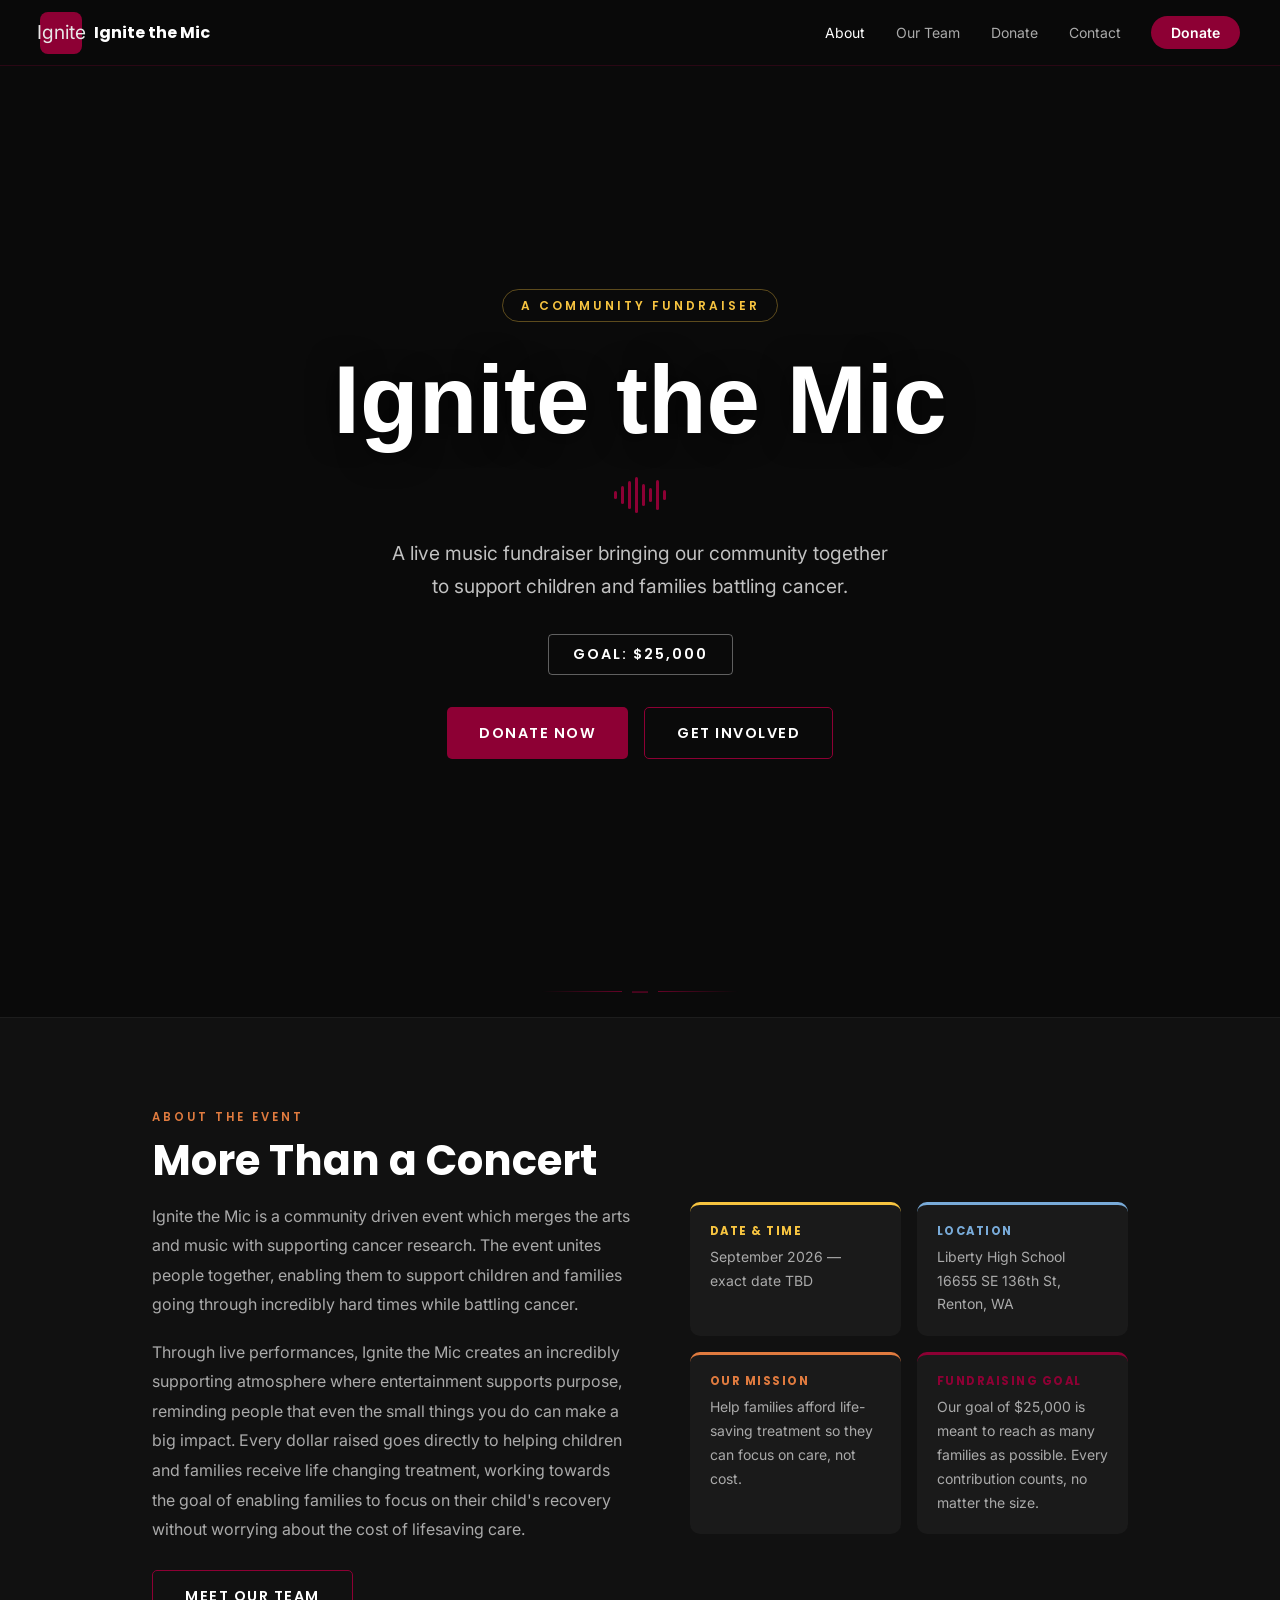
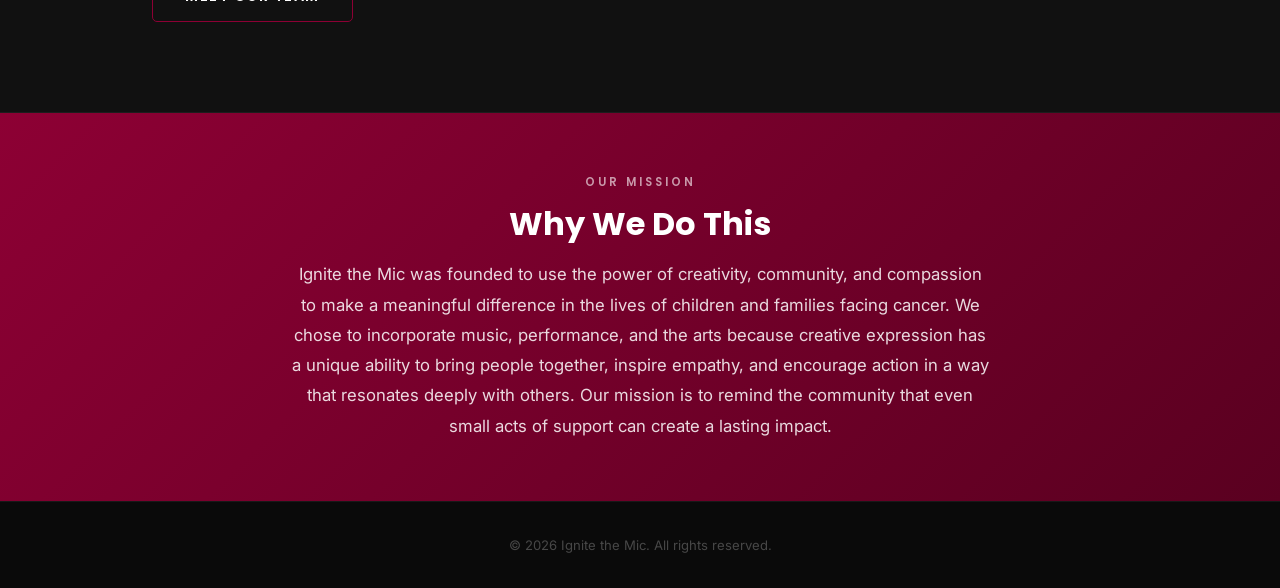
==== commit 0f2d9184: "Update index.html" ====
--- a/index.html
+++ b/index.html
@@ -3,11 +3,10 @@
 <head>
   <meta charset="UTF-8" />
   <meta name="viewport" content="width=device-width, initial-scale=1.0" />
-  <title>Ignite the Mic — A St. Jude Fundraiser</title>
+  <title>Ignite the Mic — A Fundraiser for St. Jude</title>
   <link href="https://fonts.googleapis.com/css2?family=Poppins:wght@400;600;700;800&family=Inter:wght@400;500;600&display=swap" rel="stylesheet" />
   <link rel="stylesheet" href="shared.css" />
   <style>
-    /* ── HERO ── */
     #hero {
       position: relative;
       min-height: 100vh;
@@ -104,14 +103,8 @@
       margin-bottom: 2rem;
     }
 
-    .hero-btns {
-      display: flex;
-      gap: 1rem;
-      justify-content: center;
-      flex-wrap: wrap;
-    }
-
-    /* ── ABOUT ── */
+    .hero-btns { display: flex; gap: 1rem; justify-content: center; flex-wrap: wrap; }
+
     #about-wrap {
       background: var(--dark2);
       border-top: 1px solid rgba(255,255,255,0.05);
@@ -125,17 +118,9 @@
       align-items: start;
     }
 
-    .about-text p {
-      color: var(--text-muted);
-      margin-bottom: 1.1rem;
-      line-height: 1.85;
-    }
-
-    .about-cards {
-      display: grid;
-      grid-template-columns: 1fr 1fr;
-      gap: 1rem;
-    }
+    .about-text p { color: var(--text-muted); margin-bottom: 1.1rem; line-height: 1.85; }
+
+    .about-cards { display: grid; grid-template-columns: 1fr 1fr; gap: 1rem; }
 
     .about-card {
       background: var(--dark3);
@@ -151,8 +136,6 @@
     .about-card:nth-child(3) { border-top-color: var(--orange); }
     .about-card:nth-child(4) { border-top-color: var(--red); }
 
-    .about-card-icon { font-size: 1.4rem; margin-bottom: 0.5rem; }
-
     .about-card h3 {
       font-size: 0.72rem;
       text-transform: uppercase;
@@ -168,29 +151,20 @@
 
     .about-card p { font-size: 0.875rem; color: var(--text-muted); margin: 0; }
 
-    /* ── MISSION STRIP ── */
     .mission-strip {
       background: linear-gradient(135deg, var(--red) 0%, #5a0020 100%);
       padding: 60px 2rem;
       text-align: center;
     }
 
-    .mission-strip-inner {
-      max-width: 700px;
-      margin: 0 auto;
-    }
-
-    .mission-strip .section-label { color: rgba(255,255,255,0.6); margin-bottom: 0.75rem; display: block; font-size: 0.72rem; letter-spacing: 3px; text-transform: uppercase; font-family: 'Poppins', sans-serif; font-weight: 600; }
+    .mission-strip-inner { max-width: 700px; margin: 0 auto; }
+    .mission-strip .label { color: rgba(255,255,255,0.6); margin-bottom: 0.75rem; display: block; font-size: 0.72rem; letter-spacing: 3px; text-transform: uppercase; font-family: 'Poppins', sans-serif; font-weight: 600; }
     .mission-strip h2 { color: #fff; font-size: clamp(1.5rem, 3vw, 2rem); margin-bottom: 1rem; }
-    .mission-strip p { color: rgba(255,255,255,0.8); font-size: 1.05rem; line-height: 1.8; margin: 0; }
+    .mission-strip p { color: rgba(255,255,255,0.85); font-size: 1.05rem; line-height: 1.8; margin: 0; }
 
     @media (max-width: 768px) {
       .about-body { grid-template-columns: 1fr; }
       .about-cards { grid-template-columns: 1fr 1fr; }
-      .hero-soundwave span { display: none; }
-      .hero-soundwave span:nth-child(3),
-      .hero-soundwave span:nth-child(4),
-      .hero-soundwave span:nth-child(5) { display: inline-block; }
     }
 
     @media (prefers-reduced-motion: reduce) {
@@ -201,24 +175,22 @@
 <body>
   <nav>
     <a href="index.html" class="nav-brand">
-      <div class="nav-logo-box">🎤</div>
+      <div class="nav-logo-box">Ignite</div>
       <span class="nav-name">Ignite the Mic</span>
     </a>
     <ul class="nav-links">
       <li><a href="index.html" class="active">About</a></li>
-      <li><a href="performers.html">Performers</a></li>
       <li><a href="team.html">Our Team</a></li>
       <li><a href="donate.html">Donate</a></li>
       <li><a href="contact.html">Contact</a></li>
-      <li><a href="donate.html" class="nav-donate-btn">Donate ♥</a></li>
+      <li><a href="donate.html" class="nav-donate-btn">Donate</a></li>
     </ul>
   </nav>
 
   <main>
-    <!-- HERO -->
     <section id="hero">
       <div class="hero-bg"></div>
-      <div class="hero-eyebrow">In Partnership with St. Jude Children's Hospital</div>
+      <div class="hero-eyebrow">A Community Fundraiser</div>
       <h1>Ignite the Mic</h1>
       <div class="hero-soundwave" aria-hidden="true">
         <span></span><span></span><span></span><span></span><span></span><span></span><span></span><span></span>
@@ -227,62 +199,55 @@
       <div class="hero-goal">Goal: $25,000</div>
       <div class="hero-btns">
         <a href="donate.html" class="btn">Donate Now</a>
-        <a href="performers.html" class="btn btn-outline">See Performers</a>
+        <a href="contact.html" class="btn btn-outline">Get Involved</a>
       </div>
     </section>
 
-    <div class="ornament">♥</div>
-
-    <!-- ABOUT -->
+    <div class="ornament">—</div>
+
     <div id="about-wrap">
-      <div class="section">
+      <div class="section" id="about">
         <div class="section-label" style="color:var(--orange)">About the Event</div>
         <h2>More Than a Concert</h2>
         <div class="about-body">
           <div class="about-text">
-            <p>Ignite the Mic is a community-driven event that merges the arts and music with supporting cancer research. The event unites people, enabling them to support children and families going through incredibly hard times while battling cancer.</p>
-            <p>Through live performances, Ignite the Mic creates a deeply supportive atmosphere where entertainment serves purpose — reminding us that even small acts can make a big impact. Every dollar raised goes directly to helping children and families receive life-changing treatment at St. Jude Children's Research Hospital.</p>
-            <p>Ignite the Mic was founded to use the power of creativity, community, and compassion to make a meaningful difference. We chose to incorporate music and the arts because creative expression has a unique ability to bring people together, inspire empathy, and encourage action in a way that resonates deeply.</p>
-            <a href="team.html" class="btn btn-outline" style="margin-top:0.5rem">Meet Our Team →</a>
+            <p>Ignite the Mic is a community driven event which merges the arts and music with supporting cancer research. The event unites people together, enabling them to support children and families going through incredibly hard times while battling cancer.</p>
+            <p>Through live performances, Ignite the Mic creates an incredibly supporting atmosphere where entertainment supports purpose, reminding people that even the small things you do can make a big impact. Every dollar raised goes directly to helping children and families receive life changing treatment, working towards the goal of enabling families to focus on their child's recovery without worrying about the cost of lifesaving care.</p>
+            <a href="team.html" class="btn btn-outline" style="margin-top:0.5rem">Meet Our Team</a>
           </div>
           <div class="about-cards">
             <div class="about-card">
-              <div class="about-card-icon">📅</div>
-              <h3>Date & Time</h3>
+              <h3>Date &amp; Time</h3>
               <p>September 2026 — exact date TBD</p>
             </div>
             <div class="about-card">
-              <div class="about-card-icon">📍</div>
               <h3>Location</h3>
               <p>Liberty High School<br>16655 SE 136th St, Renton, WA</p>
             </div>
             <div class="about-card">
-              <div class="about-card-icon">🎯</div>
               <h3>Our Mission</h3>
-              <p>Help families afford life-saving treatment at St. Jude so they can focus on care, not cost.</p>
-            </div>
-            <div class="about-card">
-              <div class="about-card-icon">💰</div>
+              <p>Help families afford life-saving treatment so they can focus on care, not cost.</p>
+            </div>
+            <div class="about-card">
               <h3>Fundraising Goal</h3>
-              <p>$25,000 — even with insurance, some patients spend over $700/month on treatment.</p>
+              <p>Our goal of $25,000 is meant to reach as many families as possible. Every contribution counts, no matter the size.</p>
             </div>
           </div>
         </div>
       </div>
     </div>
 
-    <!-- MISSION STRIP -->
     <div class="mission-strip">
       <div class="mission-strip-inner">
-        <span class="section-label">Our Mission</span>
+        <span class="label">Our Mission</span>
         <h2>Why We Do This</h2>
-        <p>Our mission is to remind the community that even small acts of support can create a lasting impact — and that every performance, donation, and attendee helps bring hope to children and families who need it most.</p>
+        <p>Ignite the Mic was founded to use the power of creativity, community, and compassion to make a meaningful difference in the lives of children and families facing cancer. We chose to incorporate music, performance, and the arts because creative expression has a unique ability to bring people together, inspire empathy, and encourage action in a way that resonates deeply with others. Our mission is to remind the community that even small acts of support can create a lasting impact.</p>
       </div>
     </div>
   </main>
 
   <footer>
-    <p>&copy; 2026 Ignite the Mic. In partnership with St. Jude Children's Research Hospital. All rights reserved.</p>
+    <p>&copy; 2026 Ignite the Mic. All rights reserved.</p>
   </footer>
 </body>
 </html>
--- a/shared.css
+++ b/shared.css
@@ -0,0 +1,257 @@
+/* ── SHARED STYLES ── */
+*, *::before, *::after { box-sizing: border-box; margin: 0; padding: 0; }
+
+:root {
+  --red: #8D0034;
+  --red-light: #b0003f;
+  --orange: #E07B3F;
+  --yellow: #F7C440;
+  --blue: #79ABD9;
+  --grey: #DFE1DF;
+  --dark: #0a0a0a;
+  --dark2: #111111;
+  --dark3: #1a1a1a;
+  --dark4: #242424;
+  --text: #e8e8e8;
+  --text-muted: #aaaaaa;
+}
+
+html { scroll-behavior: smooth; }
+
+body {
+  font-family: 'Inter', sans-serif;
+  font-size: 16px;
+  line-height: 1.7;
+  color: var(--text);
+  background: var(--dark);
+  min-height: 100vh;
+  display: flex;
+  flex-direction: column;
+}
+
+main { flex: 1; }
+
+a { color: inherit; text-decoration: none; }
+
+h1, h2, h3, h4 {
+  font-family: 'Poppins', sans-serif;
+  font-weight: 700;
+  line-height: 1.2;
+}
+
+/* ── NAV ── */
+nav {
+  position: sticky;
+  top: 0;
+  z-index: 200;
+  background: rgba(10,10,10,0.96);
+  backdrop-filter: blur(12px);
+  border-bottom: 1px solid rgba(141,0,52,0.25);
+  padding: 0 2.5rem;
+  display: flex;
+  align-items: center;
+  justify-content: space-between;
+  height: 66px;
+}
+
+.nav-brand {
+  display: flex;
+  align-items: center;
+  gap: 0.75rem;
+  text-decoration: none;
+}
+
+.nav-logo-box {
+  background: var(--red);
+  width: 42px;
+  height: 42px;
+  border-radius: 8px;
+  display: flex;
+  align-items: center;
+  justify-content: center;
+  font-size: 1.2rem;
+  flex-shrink: 0;
+}
+
+.nav-name {
+  font-family: 'Poppins', sans-serif;
+  font-weight: 700;
+  font-size: 1rem;
+  color: #fff;
+}
+
+.nav-links {
+  list-style: none;
+  display: flex;
+  align-items: center;
+  gap: 0.25rem;
+}
+
+.nav-links a {
+  font-size: 0.875rem;
+  color: var(--text-muted);
+  padding: 0.4rem 0.85rem;
+  border-radius: 6px;
+  transition: color 0.2s, background 0.2s;
+  font-family: 'Inter', sans-serif;
+}
+
+.nav-links a:hover { color: #fff; background: rgba(255,255,255,0.06); }
+.nav-links a.active { color: #fff; }
+
+.nav-donate-btn {
+  background: var(--red) !important;
+  color: #fff !important;
+  padding: 0.5rem 1.25rem !important;
+  border-radius: 999px !important;
+  font-weight: 600 !important;
+  margin-left: 0.75rem;
+  transition: background 0.2s, box-shadow 0.2s !important;
+}
+
+.nav-donate-btn:hover {
+  background: var(--red-light) !important;
+  box-shadow: 0 0 16px rgba(141,0,52,0.45) !important;
+  color: #fff !important;
+}
+
+/* ── ORNAMENT ── */
+.ornament {
+  display: flex;
+  align-items: center;
+  justify-content: center;
+  gap: 0.6rem;
+  padding: 0.75rem 0;
+  color: var(--red);
+  font-size: 1rem;
+  opacity: 0.7;
+}
+
+.ornament::before, .ornament::after {
+  content: '';
+  display: block;
+  width: 80px;
+  height: 1px;
+  background: linear-gradient(90deg, transparent, var(--red));
+}
+
+.ornament::after {
+  background: linear-gradient(90deg, var(--red), transparent);
+}
+
+/* ── SECTION BASE ── */
+.section {
+  padding: 90px 2rem;
+  max-width: 1040px;
+  margin: 0 auto;
+}
+
+.section-label {
+  font-size: 0.72rem;
+  letter-spacing: 3px;
+  text-transform: uppercase;
+  font-family: 'Poppins', sans-serif;
+  font-weight: 600;
+  margin-bottom: 0.5rem;
+}
+
+.section h2 {
+  font-size: clamp(1.9rem, 4vw, 2.6rem);
+  color: #fff;
+  margin-bottom: 1rem;
+}
+
+.section > p {
+  color: var(--text-muted);
+  max-width: 660px;
+  margin-bottom: 2.5rem;
+}
+
+/* ── BUTTONS ── */
+.btn {
+  display: inline-flex;
+  align-items: center;
+  justify-content: center;
+  gap: 0.5rem;
+  padding: 0.8rem 2rem;
+  background: var(--red);
+  color: #fff;
+  font-family: 'Poppins', sans-serif;
+  font-size: 0.9rem;
+  font-weight: 600;
+  border: none;
+  border-radius: 5px;
+  cursor: pointer;
+  transition: background 0.2s, box-shadow 0.2s;
+  text-transform: uppercase;
+  letter-spacing: 1.5px;
+  text-decoration: none;
+}
+
+.btn:hover {
+  background: var(--red-light);
+  box-shadow: 0 0 20px rgba(141,0,52,0.45);
+  color: #fff;
+}
+
+.btn-orange {
+  background: var(--orange);
+}
+.btn-orange:hover {
+  background: #c96a30;
+  box-shadow: 0 0 20px rgba(224,123,63,0.4);
+}
+
+.btn-outline {
+  background: transparent;
+  border: 1.5px solid var(--red);
+  color: #fff;
+}
+.btn-outline:hover { background: var(--red); }
+
+/* ── FOOTER ── */
+footer {
+  text-align: center;
+  padding: 2rem;
+  font-size: 0.82rem;
+  color: rgba(255,255,255,0.25);
+  border-top: 1px solid rgba(255,255,255,0.06);
+}
+
+/* ── PAGE HERO BANNER (non-index pages) ── */
+.page-hero {
+  padding: 70px 2rem 60px;
+  text-align: center;
+  border-bottom: 1px solid rgba(255,255,255,0.06);
+  position: relative;
+  overflow: hidden;
+}
+
+.page-hero::before {
+  content: '';
+  position: absolute;
+  inset: 0;
+  background: radial-gradient(ellipse at 50% 0%, rgba(141,0,52,0.18) 0%, transparent 70%);
+  pointer-events: none;
+}
+
+.page-hero h1 {
+  font-size: clamp(2rem, 5vw, 3.2rem);
+  color: #fff;
+  margin-bottom: 0.6rem;
+  position: relative;
+}
+
+.page-hero p {
+  color: var(--text-muted);
+  font-size: 1.05rem;
+  position: relative;
+}
+
+/* ── RESPONSIVE NAV ── */
+@media (max-width: 768px) {
+  nav { padding: 0 1.25rem; }
+  .nav-links { gap: 0; }
+  .nav-links li:not(:last-child) { display: none; }
+  .section { padding: 60px 1.25rem; }
+}
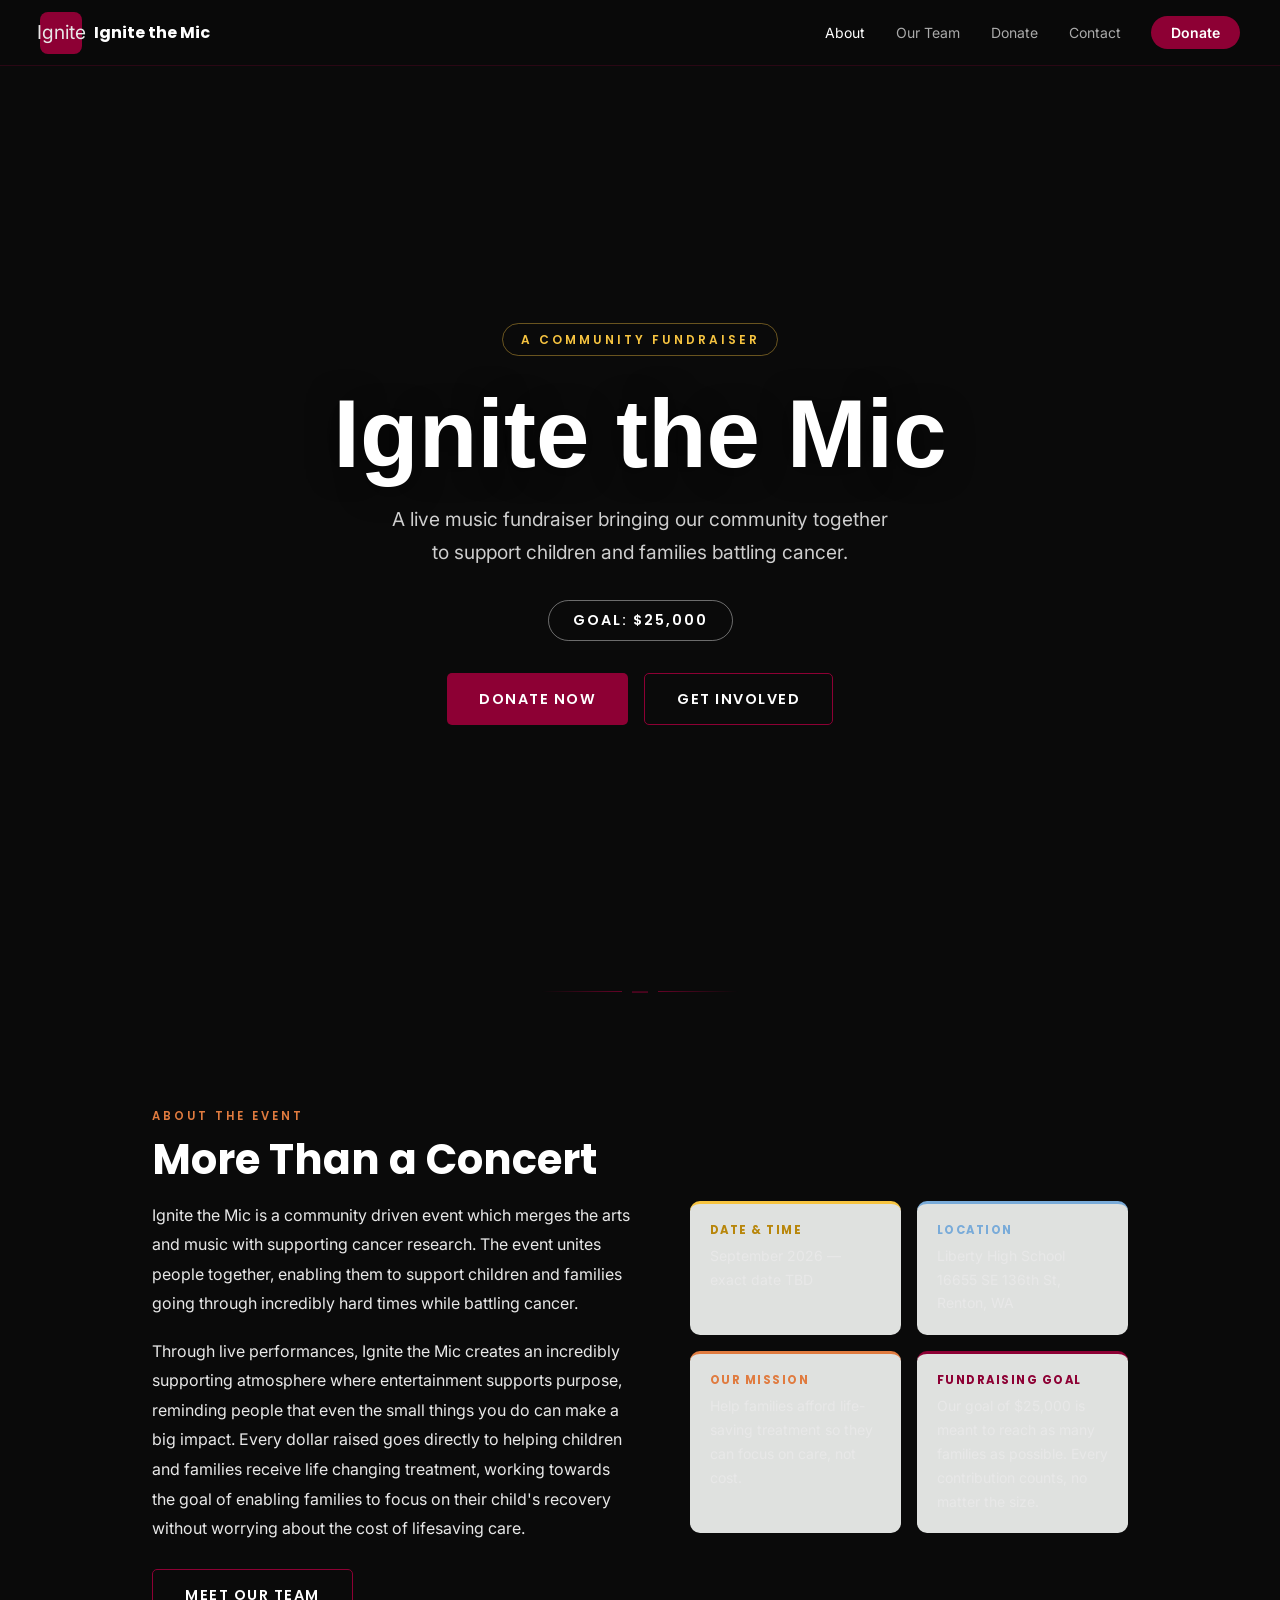
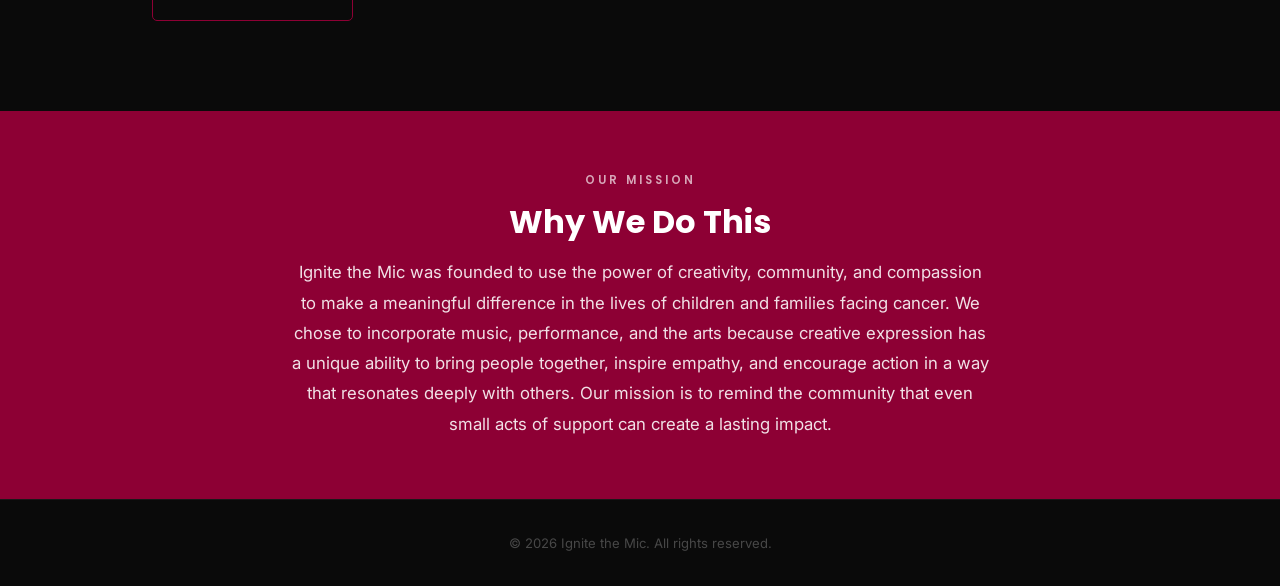
==== commit bb0eff4a: "Update index.html" ====
--- a/index.html
+++ b/index.html
@@ -23,7 +23,7 @@
       position: absolute;
       inset: 0;
       background:
-        linear-gradient(to bottom, rgba(0,0,0,0.5) 0%, rgba(141,0,52,0.12) 50%, rgba(0,0,0,0.92) 100%),
+        linear-gradient(to bottom, rgba(0,0,0,0.52) 0%, rgba(141,0,52,0.15) 50%, rgba(0,0,0,0.88) 100%),
         url('https://images.unsplash.com/photo-1501281668745-f7f57925c3b4?w=1600&q=80') center/cover no-repeat;
       z-index: 0;
     }
@@ -38,7 +38,7 @@
       font-family: 'Poppins', sans-serif;
       font-weight: 600;
       margin-bottom: 1.2rem;
-      border: 1px solid rgba(247,196,64,0.35);
+      border: 1px solid rgba(247,196,64,0.4);
       padding: 0.35rem 1.1rem;
       border-radius: 999px;
       display: inline-block;
@@ -49,52 +49,22 @@
       font-weight: 800;
       color: #fff;
       margin-bottom: 0.75rem;
-      text-shadow: 0 2px 30px rgba(0,0,0,0.7);
-    }
-
-    .hero-soundwave {
-      display: flex;
-      align-items: center;
-      justify-content: center;
-      gap: 4px;
-      margin: 0.5rem auto 1.5rem;
-    }
-
-    .hero-soundwave span {
-      display: inline-block;
-      width: 3px;
-      border-radius: 999px;
-      background: var(--red);
-      animation: wave 1.3s ease-in-out infinite;
-    }
-
-    .hero-soundwave span:nth-child(1) { height: 8px; animation-delay: 0s; }
-    .hero-soundwave span:nth-child(2) { height: 18px; animation-delay: 0.1s; }
-    .hero-soundwave span:nth-child(3) { height: 28px; animation-delay: 0.2s; }
-    .hero-soundwave span:nth-child(4) { height: 36px; animation-delay: 0.3s; }
-    .hero-soundwave span:nth-child(5) { height: 22px; animation-delay: 0.4s; }
-    .hero-soundwave span:nth-child(6) { height: 14px; animation-delay: 0.5s; }
-    .hero-soundwave span:nth-child(7) { height: 30px; animation-delay: 0.6s; }
-    .hero-soundwave span:nth-child(8) { height: 10px; animation-delay: 0.7s; }
-
-    @keyframes wave {
-      0%, 100% { transform: scaleY(1); opacity: 0.6; }
-      50% { transform: scaleY(1.7); opacity: 1; }
+      text-shadow: 0 2px 30px rgba(0,0,0,0.6);
     }
 
     .hero-tagline {
       font-size: clamp(1rem, 2.5vw, 1.2rem);
-      color: rgba(255,255,255,0.75);
+      color: rgba(255,255,255,0.8);
       margin-bottom: 2rem;
       max-width: 500px;
     }
 
     .hero-goal {
       display: inline-block;
-      border: 1.5px solid rgba(255,255,255,0.35);
+      border: 1.5px solid rgba(255,255,255,0.4);
       color: #fff;
       padding: 0.45rem 1.5rem;
-      border-radius: 4px;
+      border-radius: 999px;
       font-size: 0.9rem;
       letter-spacing: 2px;
       text-transform: uppercase;
@@ -105,10 +75,11 @@
 
     .hero-btns { display: flex; gap: 1rem; justify-content: center; flex-wrap: wrap; }
 
+    /*about section with quic info*/
     #about-wrap {
-      background: var(--dark2);
-      border-top: 1px solid rgba(255,255,255,0.05);
-      border-bottom: 1px solid rgba(255,255,255,0.05);
+      background: var(--white);
+      border-top: 1px solid var(--card-border);
+      border-bottom: 1px solid var(--card-border);
     }
 
     .about-body {
@@ -118,19 +89,19 @@
       align-items: start;
     }
 
-    .about-text p { color: var(--text-muted); margin-bottom: 1.1rem; line-height: 1.85; }
+    .about-text p { color: var(--mid-text); margin-bottom: 1.1rem; line-height: 1.85; }
 
     .about-cards { display: grid; grid-template-columns: 1fr 1fr; gap: 1rem; }
 
     .about-card {
-      background: var(--dark3);
+      background: var(--grey);
       border-radius: 10px;
       padding: 1.25rem;
       border-top: 3px solid transparent;
-      transition: transform 0.2s;
-    }
-
-    .about-card:hover { transform: translateY(-2px); }
+      transition: transform 0.2s, box-shadow 0.2s;
+    }
+
+    .about-card:hover { transform: translateY(-2px); box-shadow: 0 4px 16px rgba(0,0,0,0.08); }
     .about-card:nth-child(1) { border-top-color: var(--yellow); }
     .about-card:nth-child(2) { border-top-color: var(--blue); }
     .about-card:nth-child(3) { border-top-color: var(--orange); }
@@ -144,33 +115,31 @@
       font-family: 'Poppins', sans-serif;
     }
 
-    .about-card:nth-child(1) h3 { color: var(--yellow); }
+    .about-card:nth-child(1) h3 { color: #b8860b; }
     .about-card:nth-child(2) h3 { color: var(--blue); }
     .about-card:nth-child(3) h3 { color: var(--orange); }
     .about-card:nth-child(4) h3 { color: var(--red); }
-
-    .about-card p { font-size: 0.875rem; color: var(--text-muted); margin: 0; }
-
+    .about-card p { font-size: 0.875rem; color: var(--mid-text); margin: 0; }
+
+    /*quick part with mission*/
     .mission-strip {
-      background: linear-gradient(135deg, var(--red) 0%, #5a0020 100%);
+      background: var(--red);
       padding: 60px 2rem;
       text-align: center;
     }
 
     .mission-strip-inner { max-width: 700px; margin: 0 auto; }
-    .mission-strip .label { color: rgba(255,255,255,0.6); margin-bottom: 0.75rem; display: block; font-size: 0.72rem; letter-spacing: 3px; text-transform: uppercase; font-family: 'Poppins', sans-serif; font-weight: 600; }
+    .mission-strip .label { color: rgba(255,255,255,0.65); margin-bottom: 0.75rem; display: block; font-size: 0.72rem; letter-spacing: 3px; text-transform: uppercase; font-family: 'Poppins', sans-serif; font-weight: 600; }
     .mission-strip h2 { color: #fff; font-size: clamp(1.5rem, 3vw, 2rem); margin-bottom: 1rem; }
-    .mission-strip p { color: rgba(255,255,255,0.85); font-size: 1.05rem; line-height: 1.8; margin: 0; }
+    .mission-strip p { color: rgba(255,255,255,0.88); font-size: 1.05rem; line-height: 1.8; margin: 0; }
 
     @media (max-width: 768px) {
       .about-body { grid-template-columns: 1fr; }
       .about-cards { grid-template-columns: 1fr 1fr; }
     }
 
-    @media (prefers-reduced-motion: reduce) {
-      .hero-soundwave span { animation: none; }
-    }
-  </style>
+  
+</style>
 </head>
 <body>
   <nav>
